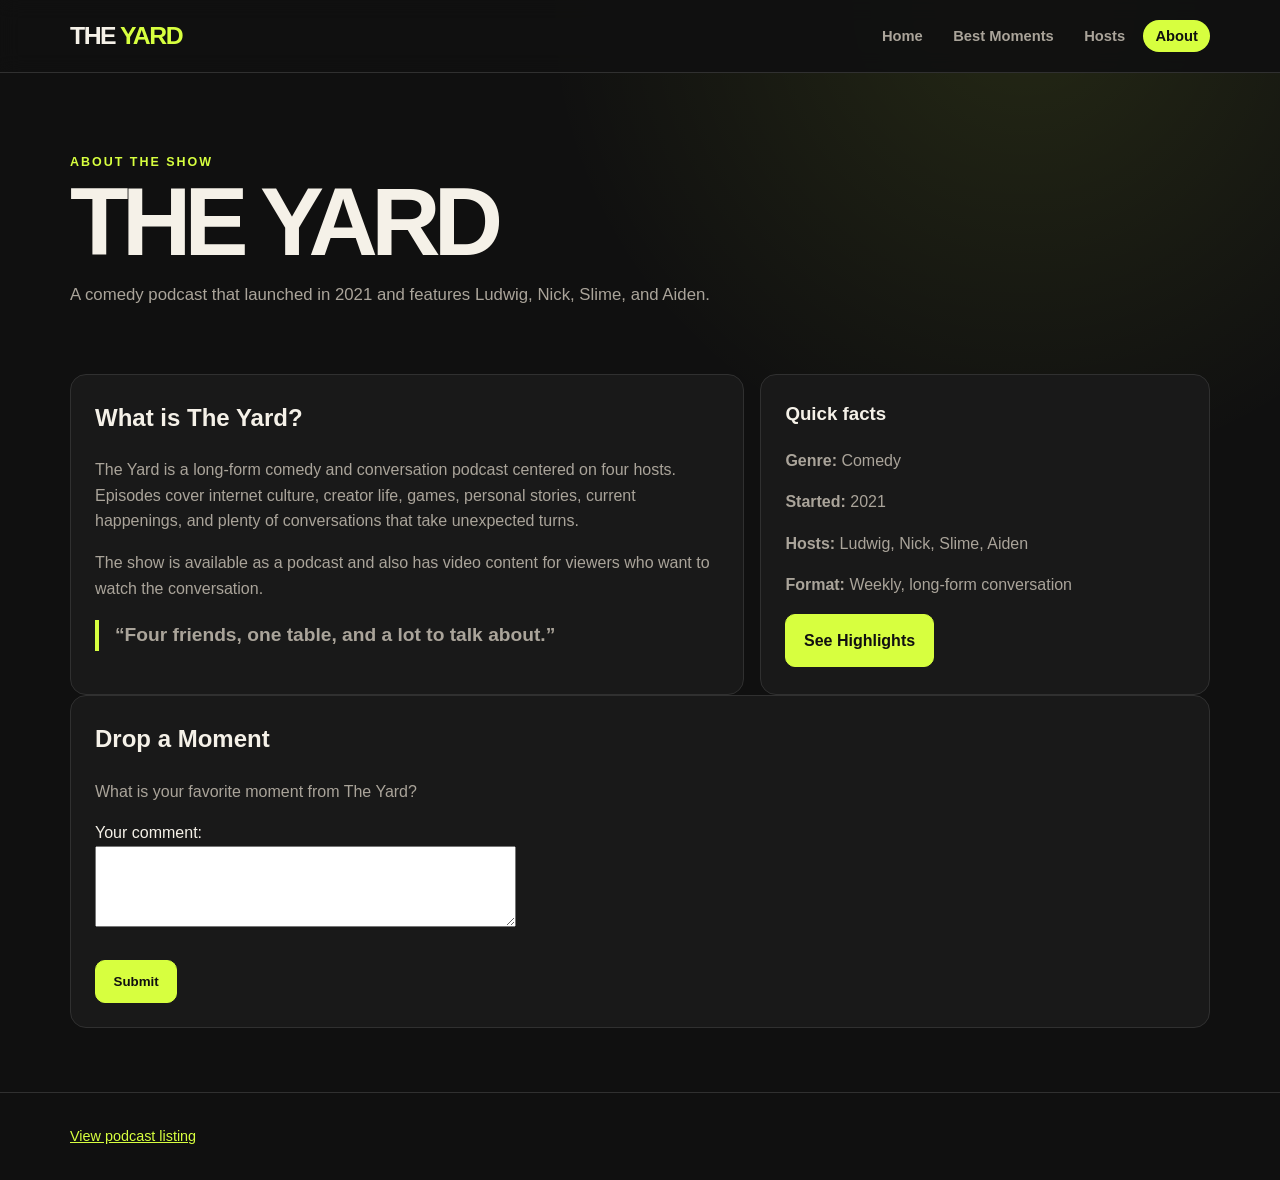
==== about.html @ 4644efae "all files" ====
<!DOCTYPE html>
<html lang="en">
<head>
  <meta charset="UTF-8"><meta name="viewport" content="width=device-width, initial-scale=1.0">
  <title>About | The Yard</title><link rel="stylesheet" href="css/styles.css">
</head>
<body data-page="about">
<header class="site-header"><div class="nav-wrap">
  <a class="logo" href="index.html">THE <span>YARD</span></a>
  <nav aria-label="Main navigation"><ul class="nav">
    <li><a data-page="home" href="index.html">Home</a></li><li><a data-page="episodes" href="episodes.html">Best Moments</a></li>
    <li><a data-page="hosts" href="hosts.html">Hosts</a></li><li><a data-page="about" href="about.html">About</a></li>
  </ul></nav>
</div></header>
<main class="container">
  <section class="page-hero"><div class="kicker">About the show</div><h1>THE YARD</h1><p>A comedy podcast that launched in 2021 and features Ludwig, Nick, Slime, and Aiden.</p></section>
  <section class="two-col">
    <article class="info-box">
      <h2>What is The Yard?</h2>
      <p>The Yard is a long-form comedy and conversation podcast centered on four hosts. Episodes cover internet culture, creator life, games, personal stories, current happenings, and plenty of conversations that take unexpected turns.</p>
      <p>The show is available as a podcast and also has video content for viewers who want to watch the conversation.</p>
      <p class="quote">“Four friends, one table, and a lot to talk about.”</p>
    </article>
    <aside class="info-box">
      <h3>Quick facts</h3>
      <p><strong>Genre:</strong> Comedy</p>
      <p><strong>Started:</strong> 2021</p>
      <p><strong>Hosts:</strong> Ludwig, Nick, Slime, Aiden</p>
      <p><strong>Format:</strong> Weekly, long-form conversation</p>
      <a class="btn primary" href="episodes.html">See Highlights</a>
    </aside>
  </section>

<!-- This section utilizes the rows attribute in textarea to make a comment box-->

<section class="info-box">
  <h2>Drop a Moment</h2>
  <p>What is your favorite moment from The Yard?</p>

  <form>
    <label for="comment">Your comment:</label><br>
    <textarea id="comment" name="comment" rows="5" cols="50"></textarea>
    <br><br>
    <button type="submit" class="btn primary">Submit</button>
  </form>
</section>

</main>
<footer class="site-footer"><div class="container footer-wrap"><a href="https://podcasts.apple.com/us/podcast/the-yard/id1575957255" target="_blank" rel="noopener">View podcast listing</a></div></footer>
<script src="js/script.js"></script>
</body>
</html>
---- css/styles.css ----
/* The Yard fan site — shared stylesheet */
:root {
  --bg: #101010;
  --panel: #191919;
  --panel-2: #222;
  --text: #f5f1e8;
  --muted: #aaa49a;
  --accent: #d7ff3f;
  --accent-dark: #9fbd20;
  --border: #303030;
  --max: 1180px;
}

* { box-sizing: border-box; }
html { scroll-behavior: smooth; }
body {
  margin: 0;
  font-family: Arial, Helvetica, sans-serif;
  background:
    radial-gradient(circle at 80% 0%, rgba(215,255,63,.10), transparent 30rem),
    var(--bg);
  color: var(--text);
  line-height: 1.6;
}
a { color: inherit; }
img { max-width: 100%; display: block; }

.site-header {
  position: sticky;
  top: 0;
  z-index: 20;
  background: rgba(16,16,16,.94);
  border-bottom: 1px solid var(--border);
  backdrop-filter: blur(10px);
}
.nav-wrap {
  max-width: var(--max);
  margin: auto;
  padding: 1rem 1.25rem;
  display: flex;
  align-items: center;
  justify-content: space-between;
  gap: 1rem;
}
.logo {
  text-decoration: none;
  font-size: 1.55rem;
  font-weight: 900;
  letter-spacing: -.06em;
}
.logo span { color: var(--accent); }
.nav {
  display: flex;
  flex-wrap: wrap;
  gap: .4rem;
  list-style: none;
  padding: 0;
  margin: 0;
}
.yard-logo {
  width: 300px;
  height: auto;
  margin: 2rem auto;
  display: block;
}
.nav a {
  text-decoration: none;
  padding: .5rem .75rem;
  border-radius: 999px;
  color: var(--muted);
  font-weight: 700;
  font-size: .92rem;
}
.nav a:hover, .nav a.active {
  color: var(--bg);
  background: var(--accent);
}

.container { max-width: var(--max); margin: auto; padding: 0 1.25rem; }
.hero {
  min-height: 72vh;
  display: grid;
  place-items: center;
  text-align: center;
  padding: 5rem 1.25rem;
}
.hero-inner { max-width: 850px; }
.kicker {
  color: var(--accent);
  text-transform: uppercase;
  letter-spacing: .16em;
  font-size: .78rem;
  font-weight: 900;
}
.hero h1 {
  font-size: clamp(4rem, 14vw, 10rem);
  line-height: .8;
  letter-spacing: -.09em;
  margin: 1rem 0 1.5rem;
}
.hero h1 span { color: var(--accent); }
.hero p { max-width: 680px; margin: auto; color: var(--muted); font-size: 1.1rem; }

.buttons {
  display: flex;
  justify-content: center;
  flex-wrap: wrap;
  gap: .75rem;
  margin-top: 2rem;
}
.btn {
  display: inline-block;
  text-decoration: none;
  border: 1px solid var(--border);
  padding: .8rem 1.1rem;
  border-radius: 10px;
  font-weight: 800;
}
.btn.primary { background: var(--accent); color: #101010; border-color: var(--accent); }
.btn:hover { transform: translateY(-2px); }
.unhinged-meter { 
  margin-top: 20px; 
} 
.meter-labels {
  display: flex;
  justify-content: space-between;
  margin-bottom: 6px;
  font-size: 0.8rem;
  text-transform: uppercase;
  letter-spacing: 0.05em; 
} 
.unhinged-meter meter {
  width: 100%;
  height: 18px; 
}
.section { padding: 4rem 0; }
.section-head {
  display: flex;
  justify-content: space-between;
  align-items: end;
  gap: 1rem;
  margin-bottom: 1.5rem;
}
.section h2 { font-size: clamp(2rem, 5vw, 3.5rem); margin: 0; letter-spacing: -.05em; }
.section-head p { color: var(--muted); margin: 0; }
.episode {
  display: grid;
  grid-template-columns: 120px 1fr;
  gap: 24px;
  align-items: start;
}

.episode-content {
  min-width: 0;
}

.episode-video {
  display: block;
  width: 100%;
  max-width: 700px;
  margin-top: 20px;
  border-radius: 10px;
  background: #000;
}

.episode-video:focus {
  outline: 2px solid #fff;
  outline-offset: 3px;
}
.cards, .people-grid {
  display: grid;
  grid-template-columns: repeat(4, 1fr);
  gap: 1rem;
}
.card, .person, .info-box {
  background: var(--panel);
  border: 1px solid var(--border);
  border-radius: 16px;
  overflow: hidden;
}
.card-art, .person-art {
  aspect-ratio: 1 / 1;
  display: grid;
  place-items: center;
  background: linear-gradient(135deg, #292929, #111);
  font-size: 3rem;
  font-weight: 900;
}
.card-body, .person-body { padding: 1.1rem; }
.card h3, .person h3 { margin: 0 0 .35rem; font-size: 1.15rem; }
.card p, .person p { margin: 0; color: var(--muted); font-size: .94rem; }

.page-hero { padding: 5rem 0 3rem; }
.page-hero h1 { font-size: clamp(3rem, 8vw, 6rem); letter-spacing: -.07em; line-height: .9; margin: .4rem 0 1rem; }
.page-hero p { max-width: 700px; color: var(--muted); font-size: 1.05rem; }

.episode-list { display: grid; gap: .8rem; }
.episode {
  display: grid;
  grid-template-columns: 80px 1fr auto;
  gap: 1rem;
  align-items: center;
  padding: 1rem;
  background: var(--panel);
  border: 1px solid var(--border);
  border-radius: 14px;
}
.episode-number {
  width: 64px;
  height: 64px;
  display: grid;
  place-items: center;
  border-radius: 12px;
  background: var(--accent);
  color: #101010;
  font-weight: 900;
}
.episode h3 { margin: 0; }
.episode p { margin: .15rem 0 0; color: var(--muted); font-size: .9rem; }
.play {
  border: 1px solid var(--accent);
  background: transparent;
  color: var(--accent);
  border-radius: 8px;
  padding: .55rem .8rem;
  font-weight: 800;
  cursor: pointer;
}
.play:hover { background: var(--accent); color: #101010; }

.two-col { display: grid; grid-template-columns: 1.2fr .8fr; gap: 1rem; }
.info-box { padding: 1.5rem; }
.info-box h2, .info-box h3 { margin-top: 0; }
.info-box p { color: var(--muted); }
.quote {
  border-left: 4px solid var(--accent);
  padding-left: 1rem;
  color: var(--text);
  font-size: 1.2rem;
  font-weight: 700;
}

.site-footer {
  margin-top: 4rem;
  border-top: 1px solid var(--border);
  padding: 2rem 0;
  color: var(--muted);
  font-size: .9rem;
}
.footer-wrap { display: flex; justify-content: space-between; gap: 1rem; flex-wrap: wrap; }
.footer-wrap a { color: var(--accent); }

@media (max-width: 850px) {
  .cards, .people-grid { grid-template-columns: repeat(2, 1fr); }
  .two-col { grid-template-columns: 1fr; }
}
@media (max-width: 600px) {
  .nav-wrap { align-items: flex-start; flex-direction: column; }
  .nav { width: 100%; }
  .hero { min-height: 62vh; }
  .cards, .people-grid { grid-template-columns: 1fr; }
  .episode { grid-template-columns: 60px 1fr; }
  .episode .play { grid-column: 2; width: max-content; }
}
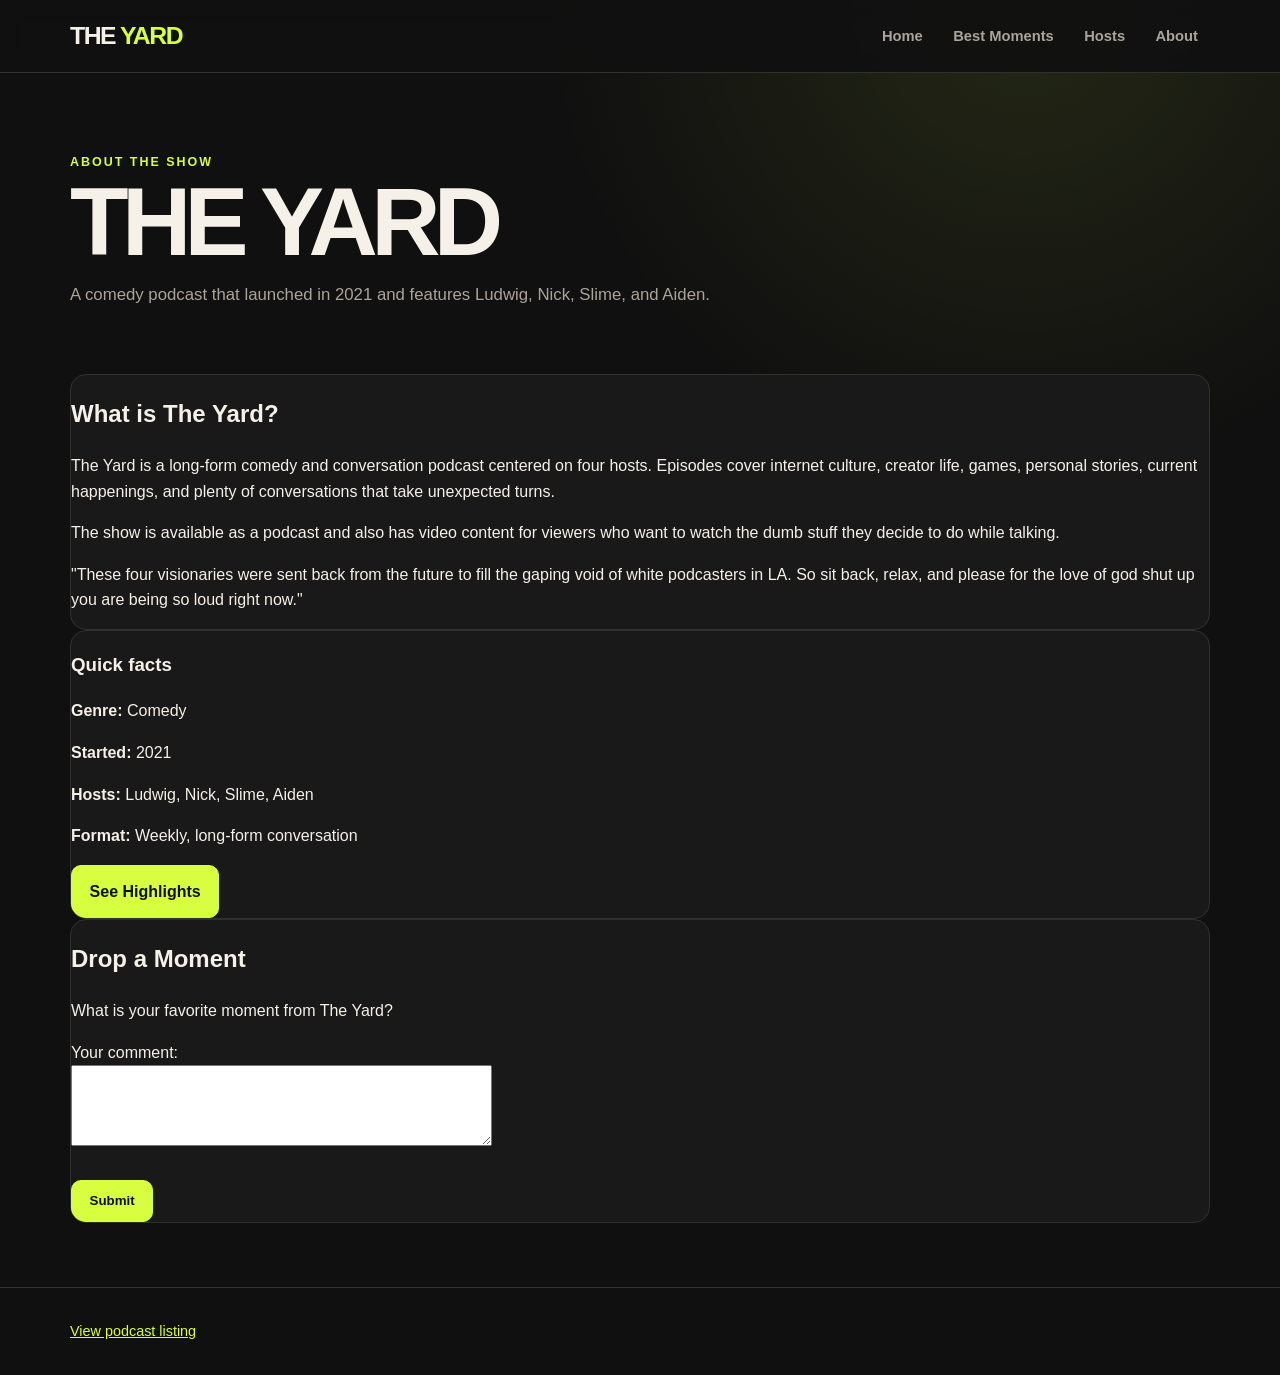
==== commit 191a9e1a: "Update about.html" ====
--- a/about.html
+++ b/about.html
@@ -18,8 +18,8 @@
     <article class="info-box">
       <h2>What is The Yard?</h2>
       <p>The Yard is a long-form comedy and conversation podcast centered on four hosts. Episodes cover internet culture, creator life, games, personal stories, current happenings, and plenty of conversations that take unexpected turns.</p>
-      <p>The show is available as a podcast and also has video content for viewers who want to watch the conversation.</p>
-      <p class="quote">“Four friends, one table, and a lot to talk about.”</p>
+      <p>The show is available as a podcast and also has video content for viewers who want to watch the dumb stuff they decide to do while talking.</p>
+      <p class="quote">"These four visionaries were sent back from the future to fill the gaping void of white podcasters in LA. So sit back, relax, and please for the love of god shut up you are being so loud right now."</p>
     </article>
     <aside class="info-box">
       <h3>Quick facts</h3>
@@ -49,4 +49,4 @@
 <footer class="site-footer"><div class="container footer-wrap"><a href="https://podcasts.apple.com/us/podcast/the-yard/id1575957255" target="_blank" rel="noopener">View podcast listing</a></div></footer>
 <script src="js/script.js"></script>
 </body>
-</html>+</html>
--- a/css/styles.css
+++ b/css/styles.css
@@ -216,30 +216,8 @@
   font-weight: 900;
 }
 .episode h3 { margin: 0; }
-.episode p { margin: .15rem 0 0; color: var(--muted); font-size: .9rem; }
-.play {
-  border: 1px solid var(--accent);
-  background: transparent;
-  color: var(--accent);
-  border-radius: 8px;
-  padding: .55rem .8rem;
-  font-weight: 800;
-  cursor: pointer;
-}
-.play:hover { background: var(--accent); color: #101010; }
-
-.two-col { display: grid; grid-template-columns: 1.2fr .8fr; gap: 1rem; }
-.info-box { padding: 1.5rem; }
-.info-box h2, .info-box h3 { margin-top: 0; }
-.info-box p { color: var(--muted); }
-.quote {
-  border-left: 4px solid var(--accent);
-  padding-left: 1rem;
-  color: var(--text);
-  font-size: 1.2rem;
-  font-weight: 700;
-}
-
+.episode p { margin: .15rem 0 0; color: var(--muted); font-size: .9rem; 
+}
 .site-footer {
   margin-top: 4rem;
   border-top: 1px solid var(--border);
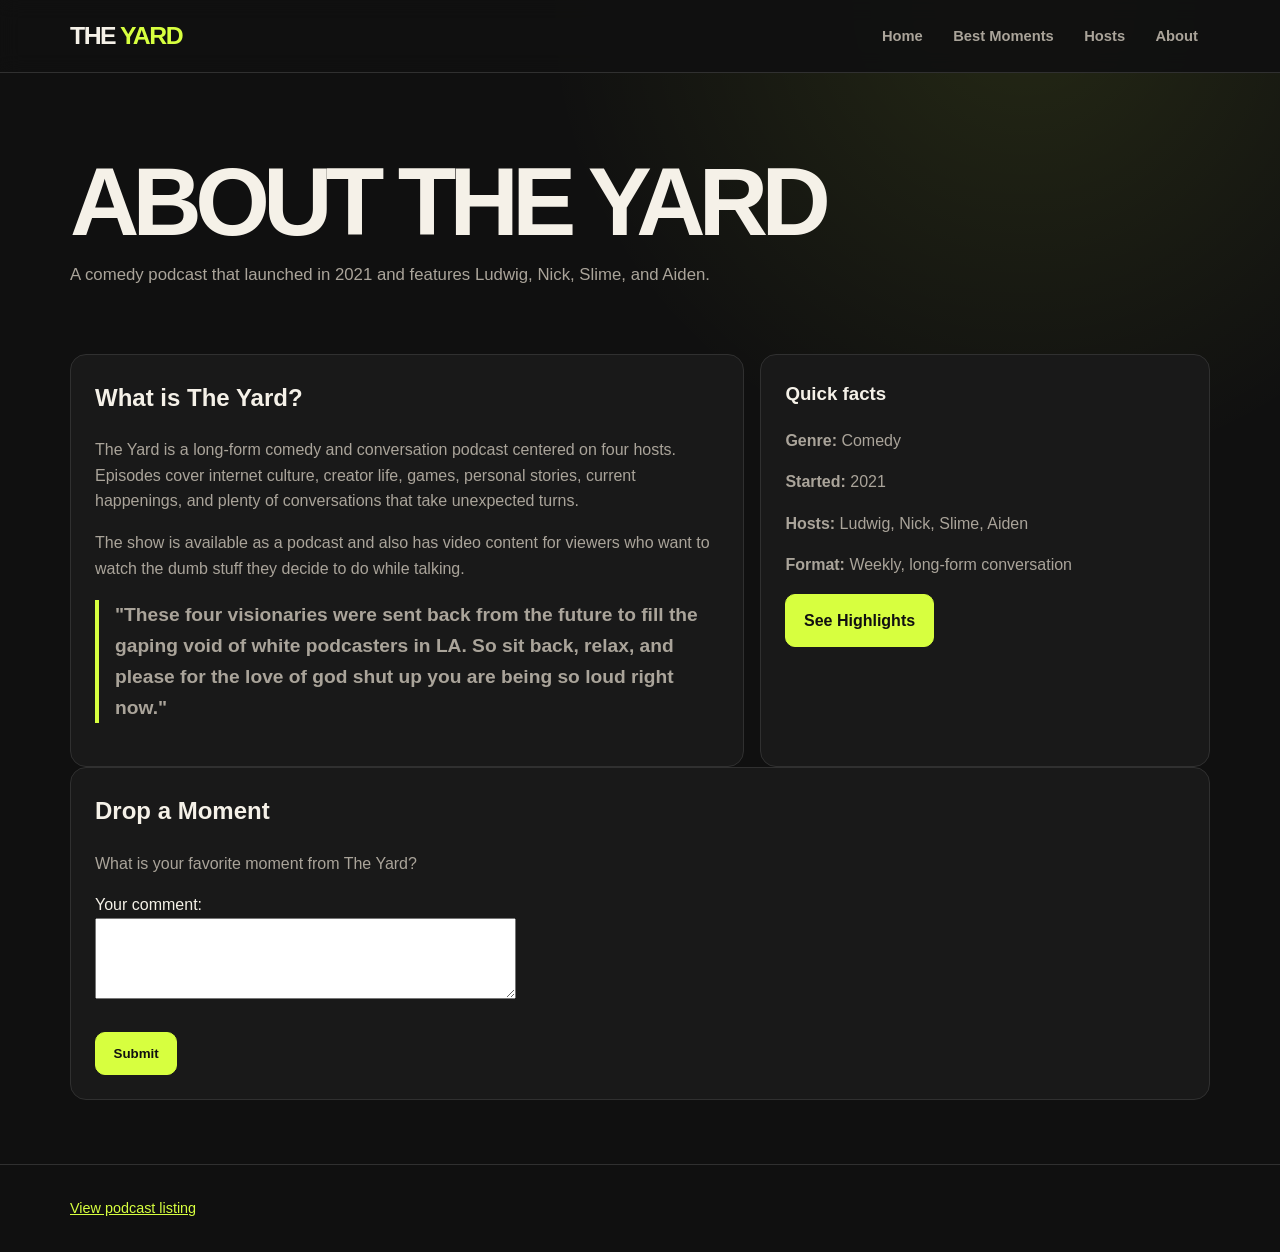
==== commit a3e94058: "Update about.html" ====
--- a/about.html
+++ b/about.html
@@ -13,7 +13,7 @@
   </ul></nav>
 </div></header>
 <main class="container">
-  <section class="page-hero"><div class="kicker">About the show</div><h1>THE YARD</h1><p>A comedy podcast that launched in 2021 and features Ludwig, Nick, Slime, and Aiden.</p></section>
+  <section class="page-hero"><h1>ABOUT THE YARD</h1><p>A comedy podcast that launched in 2021 and features Ludwig, Nick, Slime, and Aiden.</p></section>
   <section class="two-col">
     <article class="info-box">
       <h2>What is The Yard?</h2>
--- a/css/styles.css
+++ b/css/styles.css
@@ -178,13 +178,17 @@
   border-radius: 16px;
   overflow: hidden;
 }
-.card-art, .person-art {
-  aspect-ratio: 1 / 1;
-  display: grid;
-  place-items: center;
-  background: linear-gradient(135deg, #292929, #111);
-  font-size: 3rem;
-  font-weight: 900;
+.person-art {
+  width: 100%;
+  height: 250px;
+  overflow: hidden;
+}
+
+.person-art img {
+  width: 100%;
+  height: 100%;
+  object-fit: cover;
+  display: block;
 }
 .card-body, .person-body { padding: 1.1rem; }
 .card h3, .person h3 { margin: 0 0 .35rem; font-size: 1.15rem; }
@@ -216,8 +220,20 @@
   font-weight: 900;
 }
 .episode h3 { margin: 0; }
-.episode p { margin: .15rem 0 0; color: var(--muted); font-size: .9rem; 
-}
+.episode p { margin: .15rem 0 0; color: var(--muted); font-size: .9rem; }
+
+.two-col { display: grid; grid-template-columns: 1.2fr .8fr; gap: 1rem; }
+.info-box { padding: 1.5rem; }
+.info-box h2, .info-box h3 { margin-top: 0; }
+.info-box p { color: var(--muted); }
+.quote {
+  border-left: 4px solid var(--accent);
+  padding-left: 1rem;
+  color: var(--text);
+  font-size: 1.2rem;
+  font-weight: 700;
+}
+
 .site-footer {
   margin-top: 4rem;
   border-top: 1px solid var(--border);
